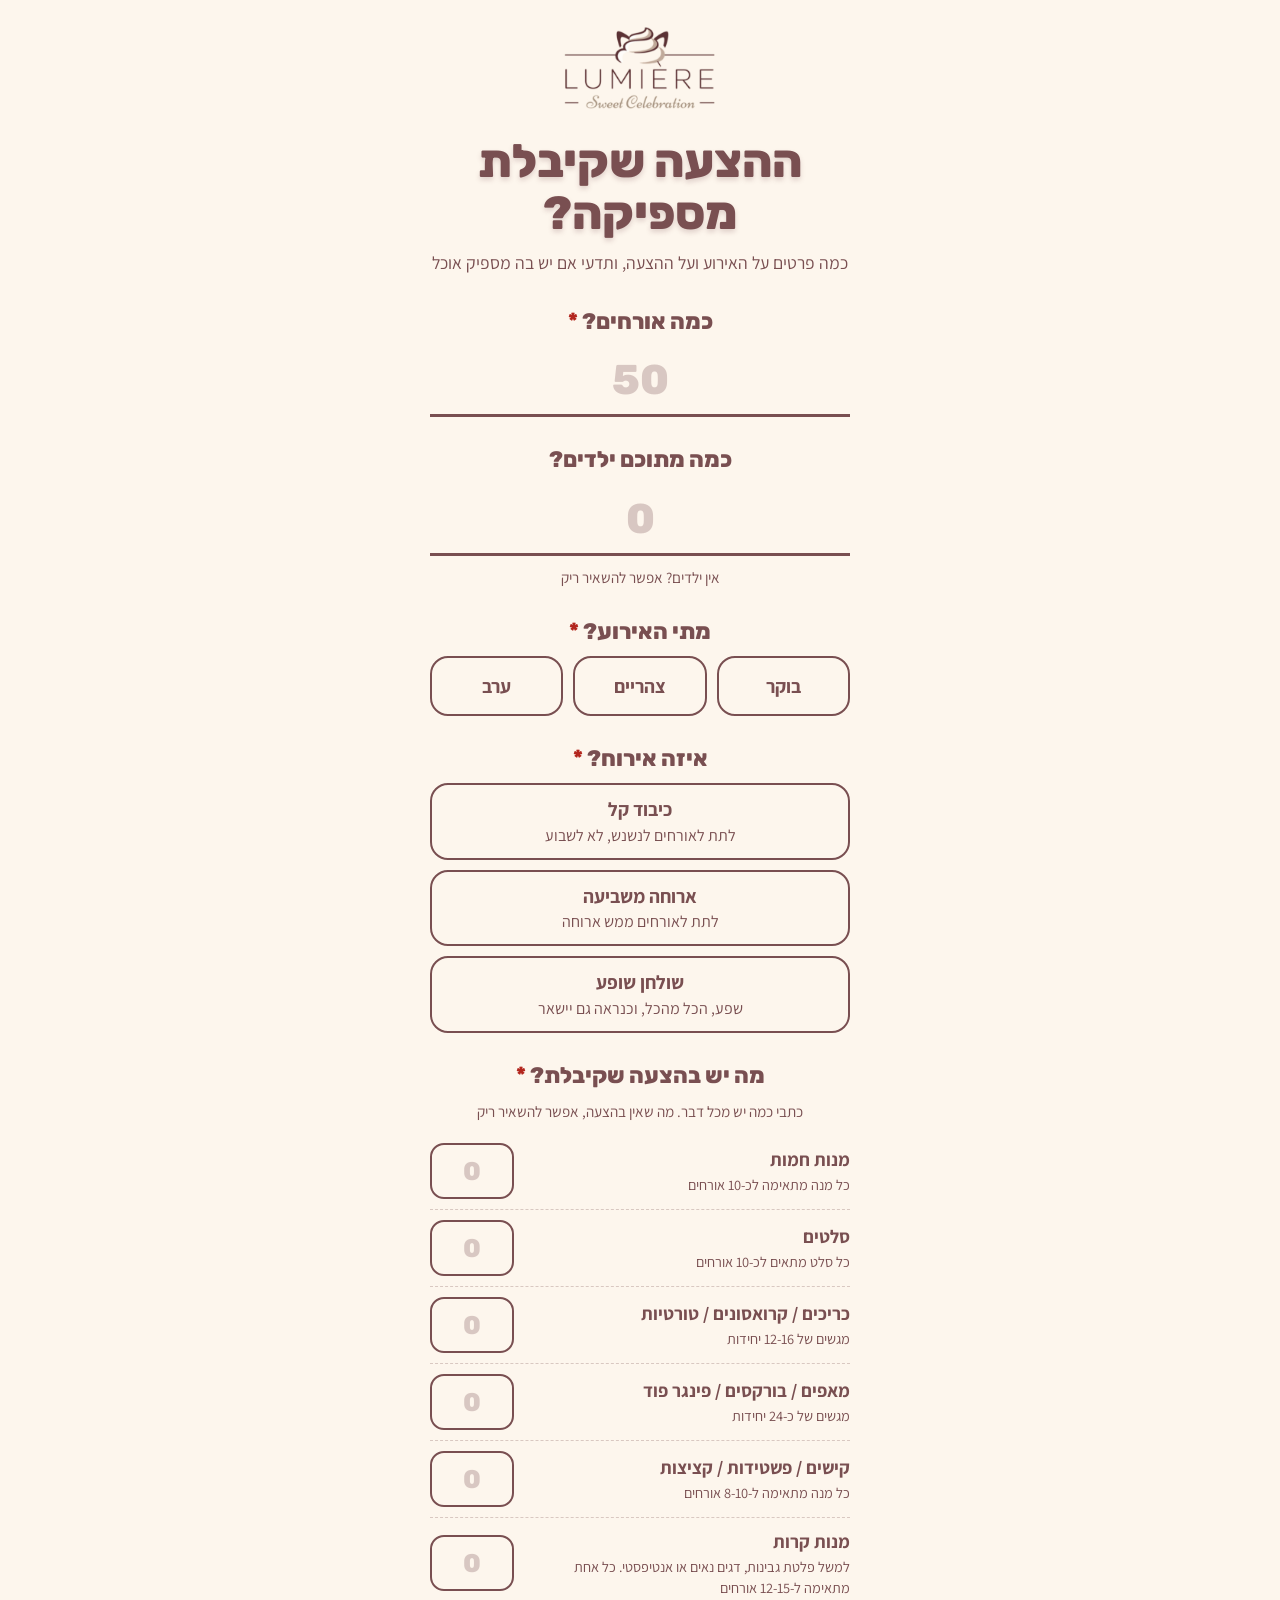
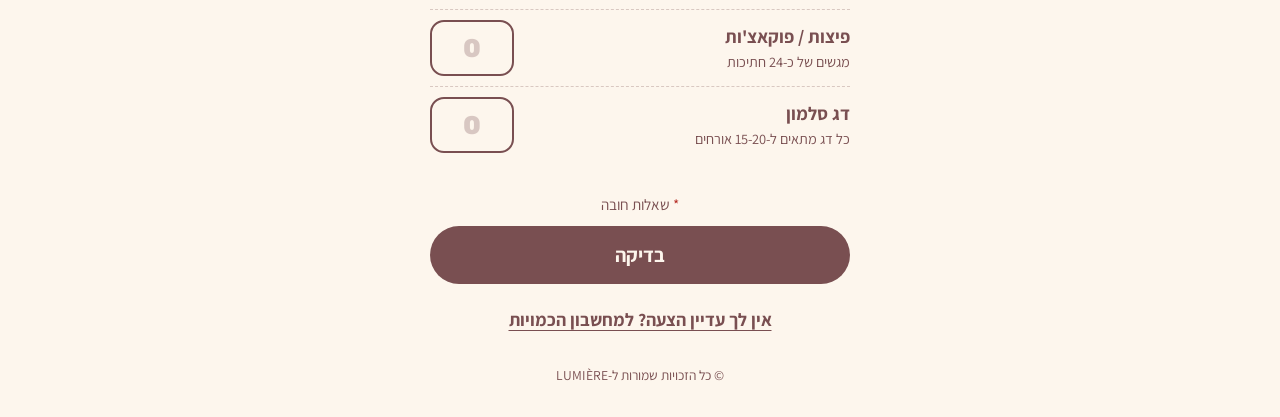
==== docs/check/index.html @ f2be82f5 "Quote check: is the quote she already has enough? A second page at /check/. The same event questions" ====
<!doctype html>
<html lang="he" dir="rtl">
<head>
<meta charset="utf-8">
<meta name="viewport" content="width=device-width, initial-scale=1, viewport-fit=cover">
<title>ההצעה שקיבלת מספיקה? | LUMIÈRE</title>
<meta name="description" content="כמה פרטים על האירוע ועל הצעת הקייטרינג שקיבלת, ותדעי אם יש בה מספיק אוכל.">
<meta name="theme-color" content="#FDF6ED">
<meta property="og:type" content="website">
<meta property="og:locale" content="he_IL">
<meta property="og:url" content="https://calc.lumiere.co.il/check/">
<meta property="og:title" content="ההצעה שקיבלת מספיקה?">
<meta property="og:description" content="כמה פרטים על האירוע ועל ההצעה, ותדעי אם יש בה מספיק אוכל.">
<meta property="og:image" content="https://calc.lumiere.co.il/og-check.png">
<meta property="og:image:width" content="1200">
<meta property="og:image:height" content="630">
<meta name="twitter:card" content="summary_large_image">
<link rel="preconnect" href="https://fonts.googleapis.com">
<link rel="preconnect" href="https://fonts.gstatic.com" crossorigin>
<link href="https://fonts.googleapis.com/css2?family=Assistant:wght@400;600;700&family=Rubik:wght@800&display=swap" rel="stylesheet">
<link rel="stylesheet" href="../style.css?v=10ad1724">
</head>
<body>
<div class="wrap">
  <img class="logo" src="../logo.png" alt="Lumière" width="440" height="252">

  <main>
    <h1 id="top" tabindex="-1">ההצעה שקיבלת מספיקה?</h1>
    <p class="lede">כמה פרטים על האירוע ועל ההצעה, ותדעי אם יש בה מספיק אוכל</p>

    <form id="quiz" novalidate>
      <div class="q">
        <label class="q-title" for="guests">כמה אורחים? <span class="req" aria-hidden="true">*</span></label>
        <input class="num" id="guests" type="number" inputmode="numeric" min="1" max="2000" step="1" dir="ltr" placeholder="50" autocomplete="off" aria-required="true" aria-describedby="guests-err">
        <p class="err" id="guests-err" role="alert"></p>
      </div>

      <div class="q">
        <label class="q-title" for="kids">כמה מתוכם ילדים?</label>
        <input class="num" id="kids" type="number" inputmode="numeric" min="0" step="1" dir="ltr" placeholder="0" autocomplete="off" aria-describedby="kids-hint kids-err">
        <p class="hint" id="kids-hint">אין ילדים? אפשר להשאיר ריק</p>
        <p class="err" id="kids-err" role="alert"></p>
      </div>

      <fieldset class="q" id="q-time">
        <legend class="q-title">מתי האירוע? <span class="req" aria-hidden="true">*</span></legend>
        <div class="opts row">
          <label class="opt"><input type="radio" name="time" value="morning"><span>בוקר</span></label>
          <label class="opt"><input type="radio" name="time" value="noon"><span>צהריים</span></label>
          <label class="opt"><input type="radio" name="time" value="evening"><span>ערב</span></label>
        </div>
        <p class="err" id="time-err" role="alert"></p>
      </fieldset>

      <fieldset class="q" id="q-level">
        <legend class="q-title">איזה אירוח? <span class="req" aria-hidden="true">*</span></legend>
        <div class="opts">
          <label class="opt"><input type="radio" name="level" value="light"><span>כיבוד קל<small>לתת לאורחים לנשנש, לא לשבוע</small></span></label>
          <label class="opt"><input type="radio" name="level" value="meal"><span>ארוחה משביעה<small>לתת לאורחים ממש ארוחה</small></span></label>
          <label class="opt"><input type="radio" name="level" value="lavish"><span>שולחן שופע<small>שפע, הכל מהכל, וכנראה גם יישאר</small></span></label>
        </div>
        <p class="err" id="level-err" role="alert"></p>
      </fieldset>

      <fieldset class="q" id="q-quote">
        <legend class="q-title">מה יש בהצעה שקיבלת? <span class="req" aria-hidden="true">*</span></legend>
        <p class="hint">כתבי כמה יש מכל דבר. מה שאין בהצעה, אפשר להשאיר ריק</p>
        <ul class="rows" id="quote-rows"></ul>
        <p class="err" id="quote-err" role="alert"></p>
      </fieldset>

      <div class="submit">
        <p class="req-note"><span class="req" aria-hidden="true">*</span> שאלות חובה</p>
        <p class="err" id="form-err" role="alert"></p>
        <button class="go" type="submit">בדיקה</button>
      </div>
    </form>

    <section id="result" hidden>
      <div>
        <h2 id="result-title" tabindex="-1"></h2>
        <p class="summary" id="summary"></p>
        <p class="verdict" id="verdict"></p>
      </div>
      <div class="gap" id="gap" hidden>
        <p>מה בערך חסר:</p>
        <ul id="gap-list"></ul>
      </div>
      <table class="compare">
        <caption>ההצעה שלך מול הרשימה המומלצת</caption>
        <thead><tr><th scope="col">מנה</th><th scope="col">בהצעה</th><th scope="col">מומלץ</th></tr></thead>
        <tbody id="compare"></tbody>
      </table>
      <div class="advice">
        <p><strong>זו המלצה בלבד.</strong> בסופו של דבר את מכירה את האורחים שלך הכי טוב: אם הם אוהבים לאכול ולהתפנק, או שמספיק להם לנשנש. לפי זה תחליטי.</p>
        <p><strong>הגדלים משתנים בין קייטרינגים.</strong> הבדיקה מחושבת לפי הגדלים שכתובים ליד כל מנה. תבדקי מול הקייטרינג שלך לכמה אורחים מתאימה כל מנה אצלו.</p>
      </div>
      <p class="note">* חשוב לוודא מראש אלרגיות ורגישויות, למשל ללא גלוטן.</p>
      <div class="again">
        <button type="button" id="change">שינוי תשובות</button>
        <button type="button" id="restart">בדיקה חדשה</button>
      </div>
    </section>

    <p class="cross"><a href="../">אין לך עדיין הצעה? למחשבון הכמויות</a></p>
  </main>

  <footer>© כל הזכויות שמורות ל-LUMIÈRE</footer>
</div>

<script src="../calc.js?v=baa9e87f"></script>
<script src="../quiz.js?v=05a464fc"></script>
<script>
(function () {
  var $ = Quiz.$, el = Quiz.el;
  var form = $('quiz');
  var FIELDS = ['guests', 'kids', 'time', 'level', 'quote'];
  var shown = false;

  // One row per dish a quote can hold: its name, what size is assumed, and a number to type.
  QUOTE_DISHES.forEach(function (key) {
    var d = DISHES[key];
    var li = el('li');
    var label = el('label');
    label.htmlFor = 'n-' + key;
    label.appendChild(el('b', d.name));
    label.appendChild(el('small', d.cap));
    var input = el('input', null, 'count');
    input.id = 'n-' + key;
    input.type = 'number';
    input.inputMode = 'numeric';
    input.min = '0';
    input.step = '1';
    input.dir = 'ltr';
    input.placeholder = '0';
    input.autocomplete = 'off';
    li.appendChild(label);
    li.appendChild(input);
    $('quote-rows').appendChild(li);
  });

  // How many of each dish the quote holds. A blank means none of it.
  function readQuote() {
    var quote = {}, total = 0, bad = false;
    QUOTE_DISHES.forEach(function (key) {
      var text = $('n-' + key).value.trim();
      var n = text === '' ? 0 : Quiz.whole(text);
      if (n === null) bad = true;
      quote[key] = n || 0;
      total += n || 0;
    });
    if (bad) return { error: 'כותבים כאן רק מספרים שלמים' };
    if (total === 0) return { error: 'כתבי כמה יש מכל דבר בהצעה שקיבלת' };
    return { quote: quote };
  }

  function read() {
    var event = Quiz.readEvent(form);
    var q = readQuote();
    var errors = event.errors || {};
    if (q.error) errors.quote = q.error;
    for (var key in errors) return { errors: errors };
    return { answers: event.answers, quote: q.quote };
  }

  form.addEventListener('submit', function (e) {
    e.preventDefault();
    var r = read();
    Quiz.showErrors(FIELDS, r.errors || {});
    $('form-err').textContent = r.errors ? '* חסרות תשובות. סימנו לך למעלה מה צריך למלא.' : '';
    if (r.errors) { Quiz.goToFirst(FIELDS, r.errors); return; }
    render(r.answers, r.quote);
    shown = true;
    $('result').hidden = false;
    $('result').scrollIntoView({ block: 'start', behavior: 'smooth' });
    $('result-title').focus({ preventScroll: true });
  });

  // Once an answer is on screen it follows the form: a change updates it, and a form
  // that no longer makes sense takes it away rather than leave it stale.
  function onChange(e) {
    var field = e.target.name || e.target.id;
    Quiz.clearError(field.indexOf('n-') === 0 ? 'quote' : field);
    $('form-err').textContent = '';
    if (!shown) return;
    var r = read();
    if (r.errors) { $('result').hidden = true; Quiz.showErrors(FIELDS, r.errors); return; }
    Quiz.showErrors(FIELDS, {});
    render(r.answers, r.quote);
    $('result').hidden = false;
  }
  form.addEventListener('input', onChange);
  form.addEventListener('change', onChange);

  $('change').addEventListener('click', function () {
    $('top').scrollIntoView({ block: 'start', behavior: 'smooth' });
    $('top').focus({ preventScroll: true });
  });

  $('restart').addEventListener('click', function () {
    form.reset();
    shown = false;
    Quiz.showErrors(FIELDS, {});
    $('form-err').textContent = '';
    $('result').hidden = true;
    window.scrollTo({ top: 0, behavior: 'smooth' });
    $('top').focus({ preventScroll: true });
  });

  function howMany(key, n) {
    return n === 1 ? DISHES[key].one : n + ' ' + DISHES[key].many;
  }

  function render(answers, quote) {
    var result = check(answers, quote);
    var event = Quiz.describe(answers);
    $('summary').textContent = event.who + ', ' + event.when + ', ' + event.level;

    var title, verdict;
    if (result.verdict === 'short') {
      title = 'חסר אוכל בהצעה';
      verdict = result.covers >= 1
        ? 'ההצעה שקיבלת מתאימה לכ-' + result.covers + ' אורחים. יש לך ' + answers.guests + ', אז חסר אוכל לכ-' + (answers.guests - result.covers) + ' אורחים.'
        : 'ההצעה שקיבלת קטנה מאוד לאירוע של ' + answers.guests + ' אורחים.';
    } else if (result.verdict === 'over') {
      title = 'יש בהצעה יותר ממה שצריך';
      verdict = 'לאירוע כזה אפשר להוריד בערך ' + (result.spare === 1 ? 'מנה אחת' : result.spare + ' מנות') + '.';
    } else {
      title = 'ההצעה מתאימה';
      verdict = 'יש בהצעה מספיק אוכל ל-' + answers.guests + ' אורחים.';
    }
    $('result-title').textContent = title;
    $('verdict').textContent = verdict;

    var gap = $('gap-list');
    gap.textContent = '';
    $('gap').hidden = result.verdict !== 'short';
    if (result.verdict === 'short') {
      result.missing.dishes.forEach(function (d) { gap.appendChild(el('li', howMany(d.key, d.n))); });
      if (result.missing.more > 0) {
        var more = result.missing.more === 1 ? 'מנה אחת' : result.missing.more + ' מנות';
        gap.appendChild(el('li', (result.missing.dishes.length ? 'ועוד בערך ' : 'בערך ') + more + ', מכל סוג'));
      }
    }

    var rows = $('compare');
    rows.textContent = '';
    QUOTE_DISHES.forEach(function (key) {
      var asked = quote[key] || 0, advised = result.advised[key] || 0;
      if (!asked && !advised) return;
      var tr = el('tr');
      tr.appendChild(el('td', DISHES[key].name));
      tr.appendChild(el('td', String(asked), 'n'));
      tr.appendChild(el('td', String(advised), 'n'));
      rows.appendChild(tr);
    });
  }
})();
</script>
</body>
</html>
---- docs/style.css ----
:root {
  --cream: #FDF6ED;
  --ink: #794F51;
  --ink-deep: #5F3C3F;
  --blush: #F4E4DA;
  --line: rgba(121, 79, 81, 0.28);
  --alert: #B3261E;
  --display: "Rubik", "Assistant", "Arial Hebrew", Arial, sans-serif;
  --body: "Assistant", "Arial Hebrew", Arial, sans-serif;
}
* { box-sizing: border-box; }
[hidden] { display: none !important; }
html { -webkit-text-size-adjust: 100%; }
body {
  margin: 0;
  background: var(--cream);
  color: var(--ink);
  font-family: var(--body);
  font-size: 18px;
  line-height: 1.5;
}
.wrap {
  max-width: 460px;
  min-height: 100dvh;
  margin: 0 auto;
  padding: 20px 20px 32px;
  display: flex;
  flex-direction: column;
}
.logo { display: block; width: 168px; height: auto; margin: 0 auto 20px; }
h1, h2 {
  font-family: var(--display);
  font-weight: 800;
  color: var(--ink);
  text-align: center;
  line-height: 1.12;
  margin: 0;
  text-shadow: 0 3px 5px rgba(121, 79, 81, 0.22);
}
h1 { font-size: clamp(2.1rem, 10vw, 2.9rem); }
h2 { font-size: clamp(1.75rem, 8vw, 2.25rem); }
h1:focus, h2:focus { outline: none; }
.lede { text-align: center; margin: 10px 0 0; font-size: 1.1rem; }

form { display: flex; flex-direction: column; gap: 30px; margin-top: 32px; }
.q { border: 0; margin: 0; padding: 0; min-width: 0; display: flex; flex-direction: column; gap: 10px; }
.q-title {
  display: block;
  width: 100%;
  padding: 0;
  font-family: var(--display);
  font-weight: 800;
  font-size: 1.4rem;
  line-height: 1.2;
  text-align: center;
  color: var(--ink);
}
legend.q-title { margin-bottom: 10px; }
.num {
  width: 100%;
  height: 72px;
  border: 0;
  border-bottom: 3px solid var(--ink);
  border-radius: 0;
  background: transparent;
  color: var(--ink);
  font-family: var(--display);
  font-weight: 800;
  font-size: 2.6rem;
  text-align: center;
  padding: 0;
  appearance: textfield;
  -moz-appearance: textfield;
}
.num::-webkit-outer-spin-button, .num::-webkit-inner-spin-button { -webkit-appearance: none; margin: 0; }
.num::placeholder { color: var(--line); }
.num:focus { outline: none; border-bottom-color: var(--ink-deep); background: rgba(244, 228, 218, 0.5); }
.hint { margin: 0; text-align: center; font-size: 0.95rem; }
.err { margin: 0; text-align: center; font-weight: 700; color: var(--alert); }
.req { color: var(--alert); }
.req-note { margin: 0; text-align: center; font-size: 0.95rem; }
.submit { display: flex; flex-direction: column; gap: 10px; }
.q.missing .num { border-bottom-color: var(--alert); }
.q.missing .opt span { border-color: var(--alert); }
.err:empty { display: none; }

.opts { display: flex; flex-direction: column; gap: 10px; }
.opts.row { flex-direction: row; }
.opt { flex: 1; display: block; cursor: pointer; }
.opt input { position: absolute; opacity: 0; width: 1px; height: 1px; }
.opt span {
  display: flex;
  flex-direction: column;
  align-items: center;
  justify-content: center;
  min-height: 60px;
  padding: 10px 12px;
  border: 2px solid var(--ink);
  border-radius: 18px;
  font-size: 1.2rem;
  font-weight: 700;
  text-align: center;
}
.opt small { font-size: 1rem; font-weight: 400; }
.opt input:checked + span { background: var(--ink); color: var(--cream); }
.opt input:focus-visible + span { outline: 3px solid var(--ink-deep); outline-offset: 3px; }

.go {
  width: 100%;
  min-height: 58px;
  border: 0;
  border-radius: 999px;
  background: var(--ink);
  color: var(--cream);
  font-family: var(--body);
  font-size: 1.25rem;
  font-weight: 700;
  cursor: pointer;
  text-decoration: none;
  display: flex;
  align-items: center;
  justify-content: center;
}
.go:active { background: var(--ink-deep); }
.again { display: flex; gap: 10px; }
.again button {
  flex: 1;
  min-height: 52px;
  border: 2px solid var(--ink);
  border-radius: 999px;
  background: transparent;
  color: var(--ink);
  font-family: var(--body);
  font-size: 1.1rem;
  font-weight: 700;
  cursor: pointer;
}
.again button:active { background: var(--blush); }
:focus-visible { outline: 3px solid var(--ink-deep); outline-offset: 3px; }

#result { display: flex; flex-direction: column; gap: 18px; margin-top: 44px; padding-top: 36px; border-top: 3px solid var(--ink); scroll-margin-top: 12px; }
.summary { text-align: center; margin: 8px 0 0; }
.list { list-style: none; margin: 0; padding: 0; }
.list li {
  display: flex;
  align-items: center;
  justify-content: space-between;
  gap: 16px;
  padding: 12px 0;
  border-bottom: 1px dashed var(--line);
}
.list li:last-child { border-bottom: 0; }
.list b { display: block; font-size: 1.2rem; font-weight: 700; }
.list small { display: block; font-size: 0.95rem; }
.list .n { font-family: var(--display); font-weight: 800; font-size: 2.4rem; line-height: 1; min-width: 1.4em; text-align: center; }
.note { margin: 0; font-size: 1rem; }
#taboon { font-size: 1.2rem; font-weight: 700; text-align: center; }
.advice { margin: 0; padding: 14px 16px; border: 2px solid var(--ink); border-radius: 18px; text-align: center; }
.advice p { margin: 0; }
.advice p + p { margin-top: 12px; padding-top: 12px; border-top: 1px dashed var(--line); }
.offer { background: var(--blush); border-radius: 22px; padding: 20px 18px; text-align: center; }
.offer p { margin: 0 0 12px; font-size: 1.25rem; font-weight: 700; }

details { border-top: 1px dashed var(--line); border-bottom: 1px dashed var(--line); }
summary { list-style: none; cursor: pointer; padding: 14px 0; font-size: 1.15rem; font-weight: 700; display: flex; justify-content: space-between; align-items: center; }
summary::-webkit-details-marker { display: none; }
summary::after { content: "+"; font-family: var(--display); font-size: 1.5rem; line-height: 1; }
details[open] summary::after { content: "−"; }
.why { padding: 0 0 16px; }
.why p { margin: 0; }

footer { margin-top: auto; padding-top: 32px; text-align: center; font-size: 0.85rem; }

.cross { margin: 22px 0 0; text-align: center; }
.cross a { color: var(--ink); font-weight: 700; text-underline-offset: 4px; }

.rows { list-style: none; margin: 0; padding: 0; }
.rows li {
  display: flex;
  align-items: center;
  justify-content: space-between;
  gap: 14px;
  padding: 10px 0;
  border-bottom: 1px dashed var(--line);
}
.rows li:last-child { border-bottom: 0; }
.rows label { flex: 1; min-width: 0; cursor: pointer; }
.rows b { display: block; font-size: 1.15rem; font-weight: 700; }
.rows small { display: block; font-size: 0.9rem; }
.count {
  flex: none;
  width: 84px;
  height: 56px;
  border: 2px solid var(--ink);
  border-radius: 14px;
  background: transparent;
  color: var(--ink);
  font-family: var(--display);
  font-weight: 800;
  font-size: 1.6rem;
  text-align: center;
  padding: 0;
  appearance: textfield;
  -moz-appearance: textfield;
}
.count::-webkit-outer-spin-button, .count::-webkit-inner-spin-button { -webkit-appearance: none; margin: 0; }
.count::placeholder { color: var(--line); }
.count:focus { outline: none; border-color: var(--ink-deep); background: rgba(244, 228, 218, 0.5); }
.q.missing .count { border-color: var(--alert); }

.verdict { text-align: center; margin: 10px 0 0; font-size: 1.15rem; }
.gap { margin: 0; padding: 18px; background: var(--blush); border-radius: 22px; }
.gap p { margin: 0 0 8px; font-size: 1.2rem; font-weight: 700; }
.gap ul { margin: 0; padding-inline-start: 1.2em; font-size: 1.15rem; }
.compare { width: 100%; border-collapse: collapse; }
.compare caption { caption-side: top; padding-bottom: 6px; font-size: 1.2rem; font-weight: 700; }
.compare th { font-size: 0.95rem; font-weight: 400; padding: 4px 0; }
.compare th:first-child, .compare td:first-child { text-align: start; }
.compare td { padding: 10px 0; border-top: 1px dashed var(--line); font-size: 1.1rem; font-weight: 700; }
.compare td.n { width: 3.6em; text-align: center; font-family: var(--display); font-weight: 800; font-size: 1.6rem; }
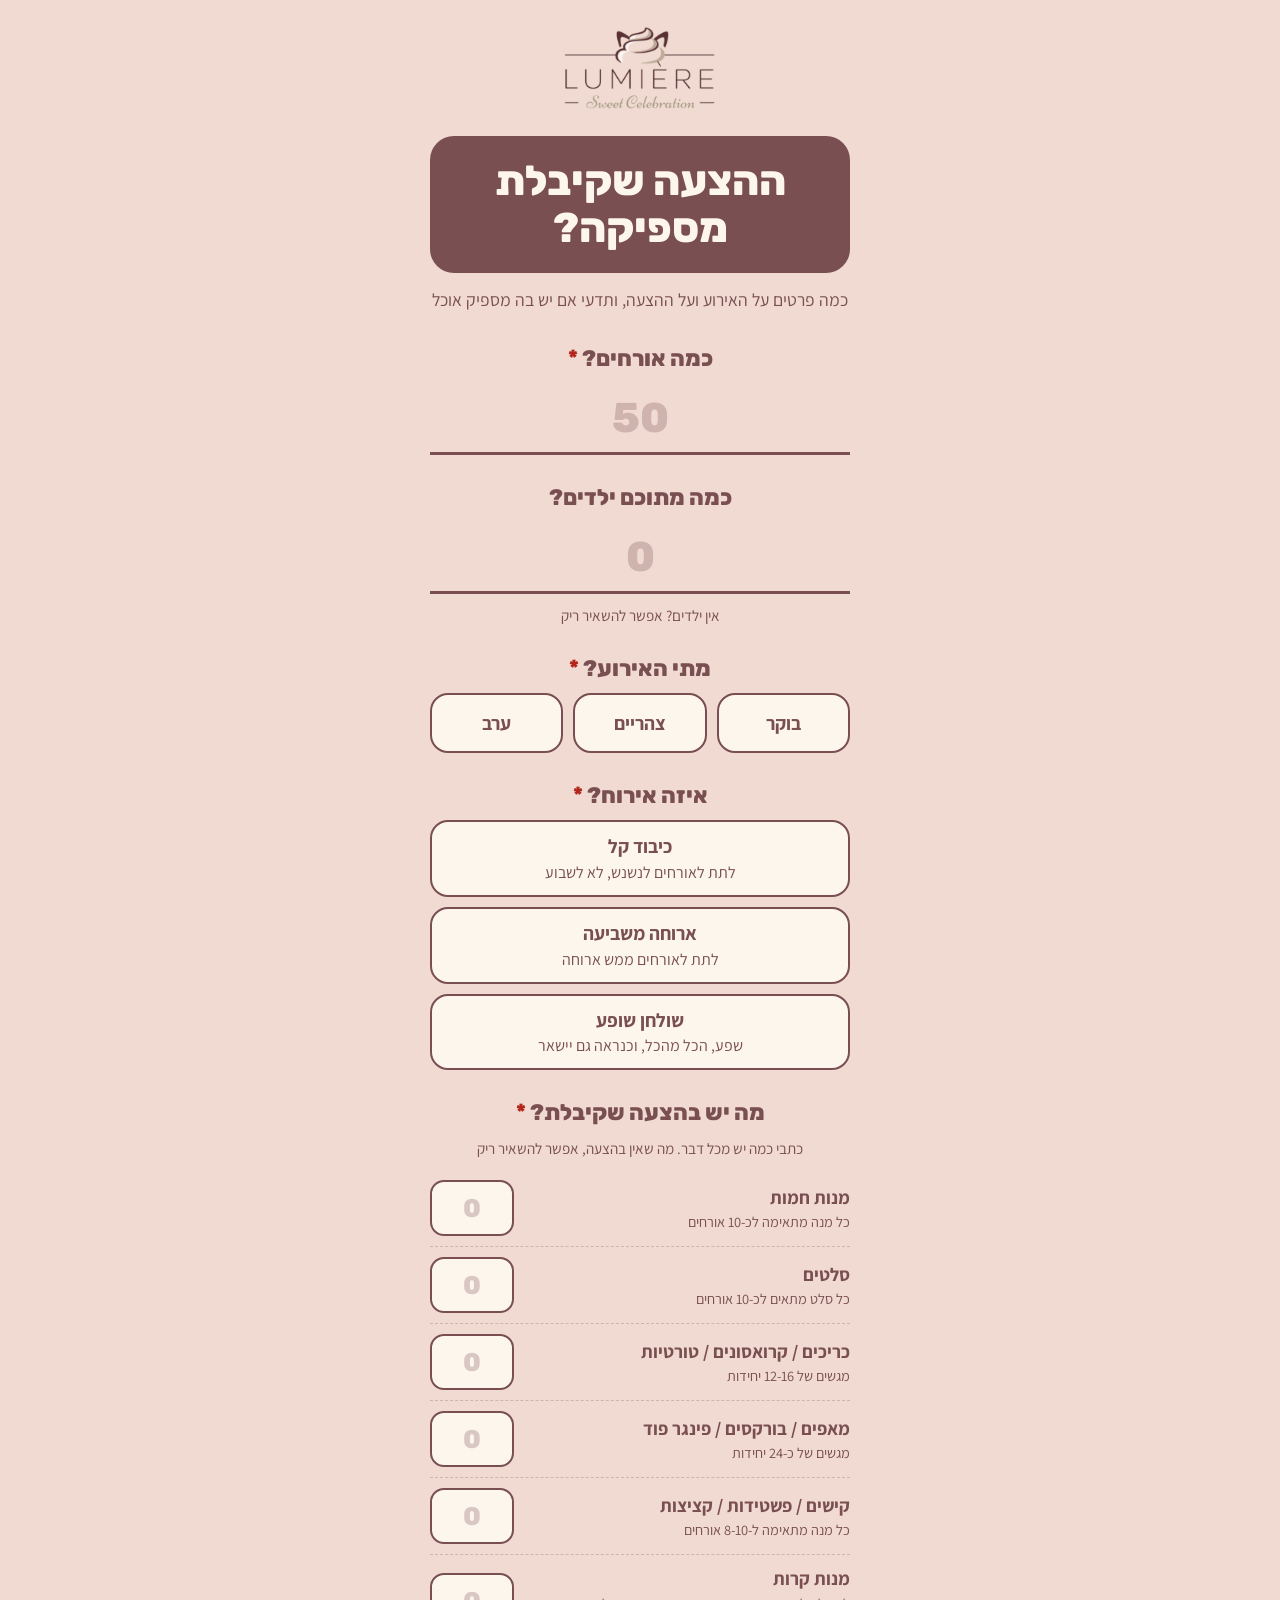
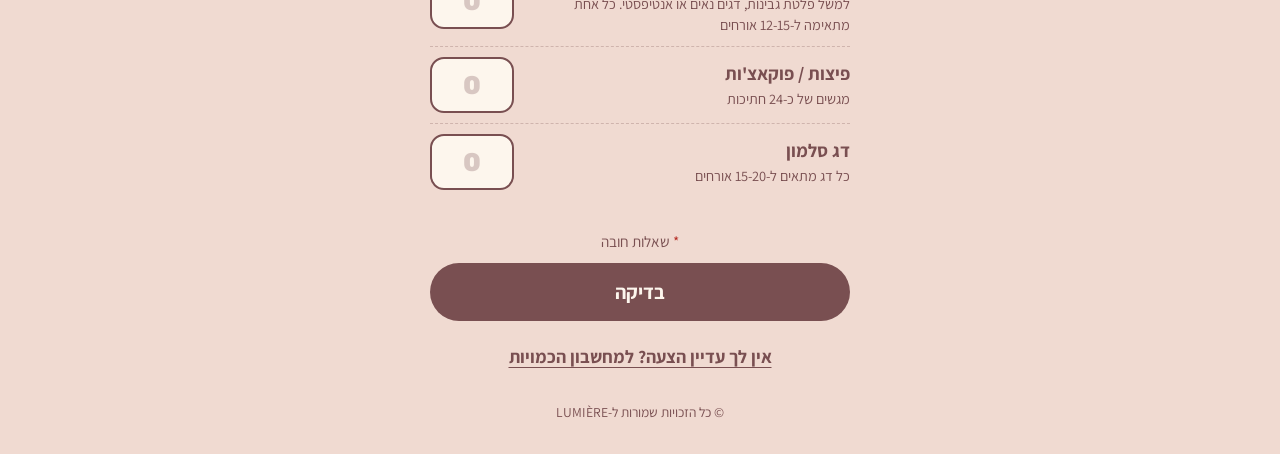
==== commit f248d2f8: "The quote check gets its own look: rose page, burgundy title band Co-Authored-By: Claude Opus 5.5 <n" ====
--- a/docs/check/index.html
+++ b/docs/check/index.html
@@ -5,7 +5,7 @@
 <meta name="viewport" content="width=device-width, initial-scale=1, viewport-fit=cover">
 <title>ההצעה שקיבלת מספיקה? | LUMIÈRE</title>
 <meta name="description" content="כמה פרטים על האירוע ועל הצעת הקייטרינג שקיבלת, ותדעי אם יש בה מספיק אוכל.">
-<meta name="theme-color" content="#FDF6ED">
+<meta name="theme-color" content="#F0DAD1">
 <meta property="og:type" content="website">
 <meta property="og:locale" content="he_IL">
 <meta property="og:url" content="https://calc.lumiere.co.il/check/">
@@ -18,9 +18,9 @@
 <link rel="preconnect" href="https://fonts.googleapis.com">
 <link rel="preconnect" href="https://fonts.gstatic.com" crossorigin>
 <link href="https://fonts.googleapis.com/css2?family=Assistant:wght@400;600;700&family=Rubik:wght@800&display=swap" rel="stylesheet">
-<link rel="stylesheet" href="../style.css?v=10ad1724">
+<link rel="stylesheet" href="../style.css?v=80d6bd34">
 </head>
-<body>
+<body class="check">
 <div class="wrap">
   <img class="logo" src="../logo.png" alt="Lumière" width="440" height="252">
 
--- a/docs/style.css
+++ b/docs/style.css
@@ -218,3 +218,20 @@
 .compare th:first-child, .compare td:first-child { text-align: start; }
 .compare td { padding: 10px 0; border-top: 1px dashed var(--line); font-size: 1.1rem; font-weight: 700; }
 .compare td.n { width: 3.6em; text-align: center; font-family: var(--display); font-weight: 800; font-size: 1.6rem; }
+
+/* The quote check is a sibling of the calculator, not a copy of it: a rose page,
+   its title on a burgundy band, and cream boxes to write in. */
+body.check { --rose: #F0DAD1; background: var(--rose); }
+.check h1 {
+  background: var(--ink);
+  color: var(--cream);
+  text-shadow: none;
+  border-radius: 24px;
+  padding: 22px 16px;
+  font-size: clamp(1.9rem, 9vw, 2.6rem);
+}
+.check .lede { margin-top: 14px; }
+.check .count, .check .opt span, .check .gap { background: var(--cream); }
+.check .opt input:checked + span { background: var(--ink); }
+.check .num:focus, .check .count:focus { background: var(--cream); }
+.check .again button:active { background: var(--cream); }
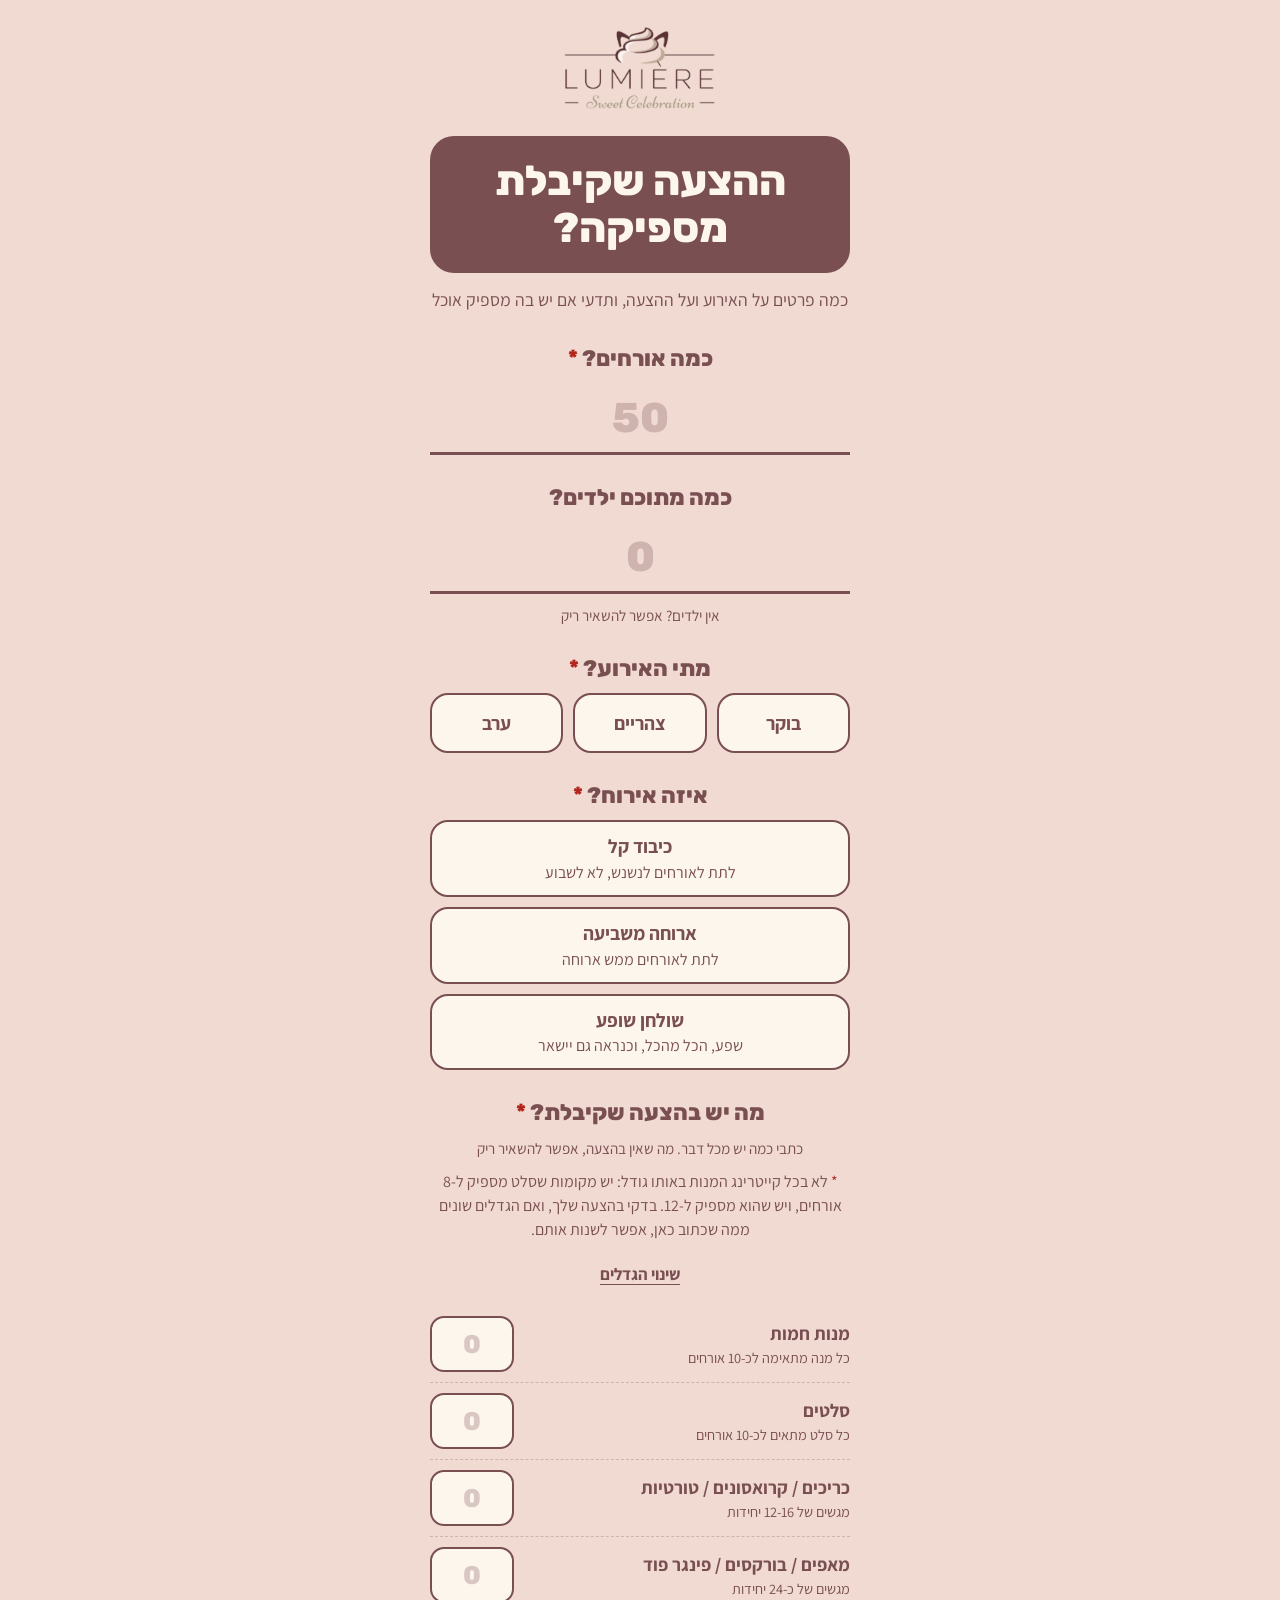
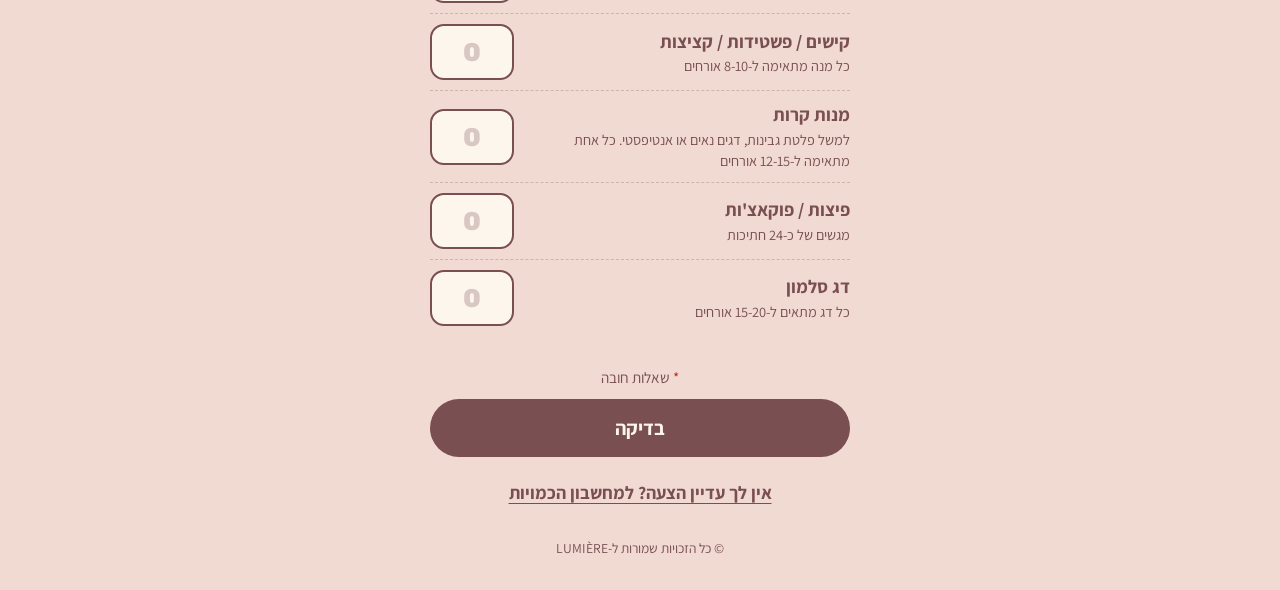
==== commit 4b2e156b: "Quote check: say that sizes differ between caterers, and let her change them A note above the dishes" ====
--- a/docs/check/index.html
+++ b/docs/check/index.html
@@ -18,7 +18,7 @@
 <link rel="preconnect" href="https://fonts.googleapis.com">
 <link rel="preconnect" href="https://fonts.gstatic.com" crossorigin>
 <link href="https://fonts.googleapis.com/css2?family=Assistant:wght@400;600;700&family=Rubik:wght@800&display=swap" rel="stylesheet">
-<link rel="stylesheet" href="../style.css?v=80d6bd34">
+<link rel="stylesheet" href="../style.css?v=5118e473">
 </head>
 <body class="check">
 <div class="wrap">
@@ -65,6 +65,8 @@
       <fieldset class="q" id="q-quote">
         <legend class="q-title">מה יש בהצעה שקיבלת? <span class="req" aria-hidden="true">*</span></legend>
         <p class="hint">כתבי כמה יש מכל דבר. מה שאין בהצעה, אפשר להשאיר ריק</p>
+        <p class="sizes-note"><span class="req" aria-hidden="true">*</span> לא בכל קייטרינג המנות באותו גודל: יש מקומות שסלט מספיק ל-8 אורחים, ויש שהוא מספיק ל-12. בדקי בהצעה שלך, ואם הגדלים שונים ממה שכתוב כאן, אפשר לשנות אותם.</p>
+        <button class="link" type="button" id="sizes-toggle" aria-expanded="false">שינוי הגדלים</button>
         <ul class="rows" id="quote-rows"></ul>
         <p class="err" id="quote-err" role="alert"></p>
       </fieldset>
@@ -93,7 +95,7 @@
       </table>
       <div class="advice">
         <p><strong>זו המלצה בלבד.</strong> בסופו של דבר את מכירה את האורחים שלך הכי טוב: אם הם אוהבים לאכול ולהתפנק, או שמספיק להם לנשנש. לפי זה תחליטי.</p>
-        <p><strong>הגדלים משתנים בין קייטרינגים.</strong> הבדיקה מחושבת לפי הגדלים שכתובים ליד כל מנה. תבדקי מול הקייטרינג שלך לכמה אורחים מתאימה כל מנה אצלו.</p>
+        <p><strong>הגדלים משתנים בין קייטרינגים.</strong> הבדיקה מחושבת לפי הגדלים שכתובים ליד כל מנה. תבדקי מול הקייטרינג שלך לכמה אורחים מתאימה כל מנה אצלו, ואם צריך, שני אותם למעלה.</p>
       </div>
       <p class="note">* חשוב לוודא מראש אלרגיות ורגישויות, למשל ללא גלוטן.</p>
       <div class="again">
@@ -108,7 +110,7 @@
   <footer>© כל הזכויות שמורות ל-LUMIÈRE</footer>
 </div>
 
-<script src="../calc.js?v=baa9e87f"></script>
+<script src="../calc.js?v=551b24cf"></script>
 <script src="../quiz.js?v=05a464fc"></script>
 <script>
 (function () {
@@ -117,41 +119,83 @@
   var FIELDS = ['guests', 'kids', 'time', 'level', 'quote'];
   var shown = false;
 
-  // One row per dish a quote can hold: its name, what size is assumed, and a number to type.
+  function numberBox(id, cls) {
+    var input = el('input', null, cls);
+    input.id = id;
+    input.type = 'number';
+    input.inputMode = 'numeric';
+    input.step = '1';
+    input.dir = 'ltr';
+    input.autocomplete = 'off';
+    return input;
+  }
+
+  // One row per dish a quote can hold: its name, the size it is counted at, and a
+  // number to type. The size can be changed, since caterers do not all serve alike.
+  var sizesOpen = false;
   QUOTE_DISHES.forEach(function (key) {
     var d = DISHES[key];
     var li = el('li');
+    var dish = el('div', null, 'dish');
     var label = el('label');
     label.htmlFor = 'n-' + key;
     label.appendChild(el('b', d.name));
-    label.appendChild(el('small', d.cap));
-    var input = el('input', null, 'count');
-    input.id = 'n-' + key;
-    input.type = 'number';
-    input.inputMode = 'numeric';
-    input.min = '0';
-    input.step = '1';
-    input.dir = 'ltr';
-    input.placeholder = '0';
-    input.autocomplete = 'off';
-    li.appendChild(label);
-    li.appendChild(input);
+    dish.appendChild(label);
+    dish.appendChild(el('small', d.cap, 'cap'));
+
+    var size = el('div', null, 'size');
+    size.hidden = true;
+    var before = el('label', d.ask[0]);
+    before.htmlFor = 's-' + key;
+    var typed = numberBox('s-' + key, 'size-n');
+    typed.min = '1';
+    typed.defaultValue = String(shownSize(key));
+    size.appendChild(before);
+    size.appendChild(typed);
+    size.appendChild(el('span', d.ask[1]));
+    dish.appendChild(size);
+
+    var count = numberBox('n-' + key, 'count');
+    count.min = '0';
+    count.placeholder = '0';
+    li.appendChild(dish);
+    li.appendChild(count);
     $('quote-rows').appendChild(li);
   });
 
-  // How many of each dish the quote holds. A blank means none of it.
+  // Opens the sizes for changing, or puts the usual ones back.
+  $('sizes-toggle').addEventListener('click', function () {
+    sizesOpen = !sizesOpen;
+    this.setAttribute('aria-expanded', String(sizesOpen));
+    this.textContent = sizesOpen ? 'חזרה לגדלים הרגילים' : 'שינוי הגדלים';
+    QUOTE_DISHES.forEach(function (key) {
+      var row = $('n-' + key).closest('li');
+      row.querySelector('.cap').hidden = sizesOpen;
+      row.querySelector('.size').hidden = !sizesOpen;
+      if (!sizesOpen) $('s-' + key).value = String(shownSize(key));
+    });
+    onChange({ target: $('n-' + QUOTE_DISHES[0]) });
+  });
+
+  // How many of each dish the quote holds, and at what size. A blank count means none of it.
   function readQuote() {
-    var quote = {}, total = 0, bad = false;
+    var quote = {}, sizes = {}, total = 0, badCount = false, badSize = false;
     QUOTE_DISHES.forEach(function (key) {
       var text = $('n-' + key).value.trim();
       var n = text === '' ? 0 : Quiz.whole(text);
-      if (n === null) bad = true;
+      if (n === null) badCount = true;
       quote[key] = n || 0;
       total += n || 0;
+      if (sizesOpen) {
+        var typed = Quiz.whole($('s-' + key).value);
+        if (typed === null || typed < 1 || typed > 99) badSize = true;
+        else sizes[key] = bitesPerUnit(key, typed);
+      }
     });
-    if (bad) return { error: 'כותבים כאן רק מספרים שלמים' };
+    if (badCount) return { error: 'כותבים כאן רק מספרים שלמים' };
+    if (badSize) return { error: 'בגדלים כותבים מספר שלם, בין 1 ל-99' };
     if (total === 0) return { error: 'כתבי כמה יש מכל דבר בהצעה שקיבלת' };
-    return { quote: quote };
+    return { quote: quote, sizes: sizes };
   }
 
   function read() {
@@ -160,7 +204,7 @@
     var errors = event.errors || {};
     if (q.error) errors.quote = q.error;
     for (var key in errors) return { errors: errors };
-    return { answers: event.answers, quote: q.quote };
+    return { answers: event.answers, quote: q.quote, sizes: q.sizes };
   }
 
   form.addEventListener('submit', function (e) {
@@ -169,7 +213,7 @@
     Quiz.showErrors(FIELDS, r.errors || {});
     $('form-err').textContent = r.errors ? '* חסרות תשובות. סימנו לך למעלה מה צריך למלא.' : '';
     if (r.errors) { Quiz.goToFirst(FIELDS, r.errors); return; }
-    render(r.answers, r.quote);
+    render(r.answers, r.quote, r.sizes);
     shown = true;
     $('result').hidden = false;
     $('result').scrollIntoView({ block: 'start', behavior: 'smooth' });
@@ -180,13 +224,13 @@
   // that no longer makes sense takes it away rather than leave it stale.
   function onChange(e) {
     var field = e.target.name || e.target.id;
-    Quiz.clearError(field.indexOf('n-') === 0 ? 'quote' : field);
+    Quiz.clearError(/^[ns]-/.test(field) ? 'quote' : field);
     $('form-err').textContent = '';
     if (!shown) return;
     var r = read();
     if (r.errors) { $('result').hidden = true; Quiz.showErrors(FIELDS, r.errors); return; }
     Quiz.showErrors(FIELDS, {});
-    render(r.answers, r.quote);
+    render(r.answers, r.quote, r.sizes);
     $('result').hidden = false;
   }
   form.addEventListener('input', onChange);
@@ -198,6 +242,7 @@
   });
 
   $('restart').addEventListener('click', function () {
+    if (sizesOpen) $('sizes-toggle').click();
     form.reset();
     shown = false;
     Quiz.showErrors(FIELDS, {});
@@ -211,16 +256,17 @@
     return n === 1 ? DISHES[key].one : n + ' ' + DISHES[key].many;
   }
 
-  function render(answers, quote) {
-    var result = check(answers, quote);
+  function render(answers, quote, sizes) {
+    var result = check(answers, quote, sizes);
     var event = Quiz.describe(answers);
     $('summary').textContent = event.who + ', ' + event.when + ', ' + event.level;
 
     var title, verdict;
     if (result.verdict === 'short') {
       title = 'חסר אוכל בהצעה';
-      verdict = result.covers >= 1
-        ? 'ההצעה שקיבלת מתאימה לכ-' + result.covers + ' אורחים. יש לך ' + answers.guests + ', אז חסר אוכל לכ-' + (answers.guests - result.covers) + ' אורחים.'
+      var lacking = answers.guests - result.covers;
+      verdict = result.covers >= 2
+        ? 'ההצעה שקיבלת מתאימה לכ-' + result.covers + ' אורחים. יש לך ' + answers.guests + ', אז חסר אוכל ' + (lacking === 1 ? 'לאורח אחד בערך.' : 'לכ-' + lacking + ' אורחים.')
         : 'ההצעה שקיבלת קטנה מאוד לאירוע של ' + answers.guests + ' אורחים.';
     } else if (result.verdict === 'over') {
       title = 'יש בהצעה יותר ממה שצריך';
--- a/docs/style.css
+++ b/docs/style.css
@@ -184,9 +184,43 @@
   border-bottom: 1px dashed var(--line);
 }
 .rows li:last-child { border-bottom: 0; }
-.rows label { flex: 1; min-width: 0; cursor: pointer; }
+.dish { flex: 1; min-width: 0; }
+.dish > label { cursor: pointer; }
 .rows b { display: block; font-size: 1.15rem; font-weight: 700; }
 .rows small { display: block; font-size: 0.9rem; }
+.size { display: flex; align-items: center; flex-wrap: wrap; gap: 6px; margin-top: 4px; font-size: 0.95rem; }
+.size-n {
+  width: 58px;
+  height: 44px;
+  border: 2px solid var(--ink);
+  border-radius: 12px;
+  background: var(--cream);
+  color: var(--ink);
+  font-family: var(--body);
+  font-size: 1.1rem;
+  font-weight: 700;
+  text-align: center;
+  padding: 0;
+  appearance: textfield;
+  -moz-appearance: textfield;
+}
+.size-n::-webkit-outer-spin-button, .size-n::-webkit-inner-spin-button { -webkit-appearance: none; margin: 0; }
+.size-n:focus { outline: none; border-color: var(--ink-deep); }
+.sizes-note { margin: 0; text-align: center; font-size: 1rem; }
+.link {
+  align-self: center;
+  min-height: 44px;
+  padding: 0 14px;
+  border: 0;
+  background: transparent;
+  color: var(--ink);
+  font-family: var(--body);
+  font-size: 1.05rem;
+  font-weight: 700;
+  text-decoration: underline;
+  text-underline-offset: 4px;
+  cursor: pointer;
+}
 .count {
   flex: none;
   width: 84px;
